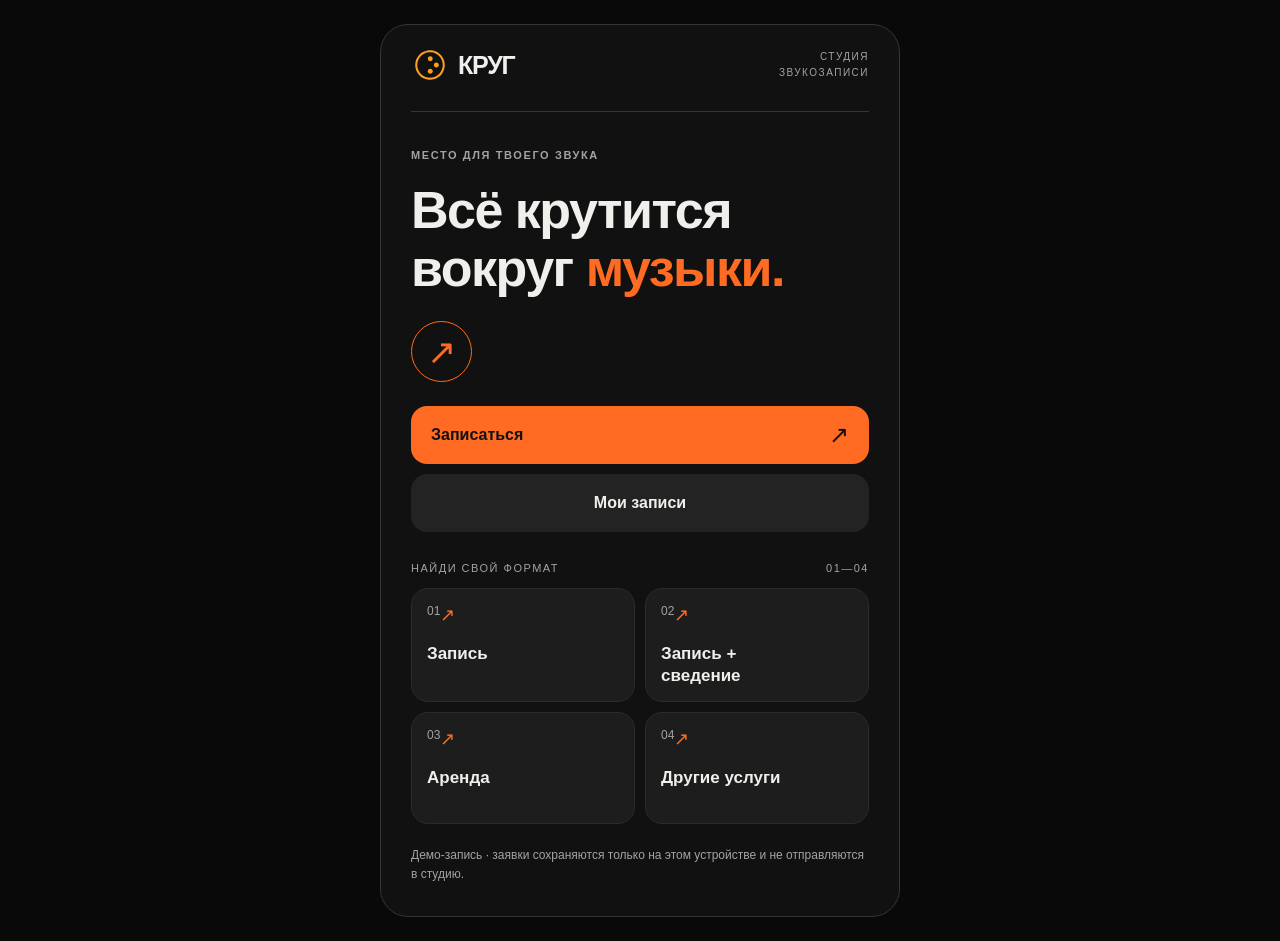
==== mini-app/index.html @ 79e6bf66 "KRUG Mini App 0.1 — Booking UX Foundation" ====
<!doctype html>
<html lang="ru">
<head>
  <meta charset="utf-8">
  <meta name="viewport" content="width=device-width, initial-scale=1, viewport-fit=cover">
  <meta name="theme-color" content="#111111">
  <meta name="description" content="КРУГ — запись в студию. Всё крутится вокруг музыки.">
  <title>КРУГ — Запись в студию</title>
  <link rel="icon" href="logo.svg" type="image/svg+xml">
  <link rel="stylesheet" href="styles.css">
  <script defer src="booking.js"></script>
  <script defer src="data.js"></script>
  <script defer src="telegram.js"></script>
  <script defer src="app.js"></script>
</head>
<body>
  <div class="shell">
    <header class="header"><button class="brand" data-action="home" aria-label="КРУГ — на главную"><img src="logo.svg" alt="" width="38" height="38"><span>КРУГ</span></button><span class="edition">СТУДИЯ ЗВУКОЗАПИСИ</span></header>
    <main id="app" tabindex="-1"><p>Загружаем студию…</p></main>
    <p id="notice" class="notice" role="alert" hidden></p>
  </div>
  <noscript>Для записи включите JavaScript в браузере.</noscript>
</body>
</html>
---- mini-app/styles.css ----
:root{color-scheme:dark;--bg:#111;--surface:#1d1d1d;--text:#f0efeb;--muted:#a4a39f;--accent:#ff6b22;--line:#363634;--tg-inset-top:0px;--tg-inset-bottom:0px;font-family:Inter,-apple-system,BlinkMacSystemFont,"Segoe UI",sans-serif;color:var(--text);background:#090909;font-synthesis:none}
*{box-sizing:border-box}body{margin:0}button,input,textarea{font:inherit}button{cursor:pointer;color:inherit;border:0}button:disabled{cursor:default;opacity:.35}button:focus-visible,input:focus-visible,textarea:focus-visible{outline:2px solid var(--accent);outline-offset:4px}button{touch-action:manipulation;-webkit-tap-highlight-color:transparent}button:not(:disabled):active{transform:translateY(1px)}.shell{max-width:520px;min-height:100dvh;margin:auto;background:var(--bg);padding:calc(18px + max(env(safe-area-inset-top),var(--tg-inset-top))) 22px calc(32px + max(env(safe-area-inset-bottom),var(--tg-inset-bottom)))}.header{display:flex;align-items:center;justify-content:space-between;gap:12px;padding-bottom:24px;border-bottom:1px solid var(--line)}.brand{background:none;padding:0;display:flex;align-items:center;gap:9px;font-size:25px;font-weight:900;letter-spacing:-1.2px;min-height:44px}.brand img{object-fit:contain}.edition{font-size:10px;letter-spacing:1.5px;max-width:105px;line-height:1.6;text-align:right;color:var(--muted)}main{outline:none;padding-top:24px}h1{font-family:"Suisse Intl",Inter,-apple-system,BlinkMacSystemFont,"Segoe UI",sans-serif;font-size:38px;line-height:1.08;letter-spacing:-1.5px;margin:12px 0 18px;font-weight:650}h2{font-size:21px;letter-spacing:-.5px;margin:0 0 14px}.eyebrow{font-size:11px;letter-spacing:1.6px;font-weight:600;margin:0;color:var(--muted)}.muted{color:var(--muted);font-size:14px;line-height:1.6}.intro{margin:-6px 0 26px}.home-hero{position:relative;padding:13px 0 24px;overflow:hidden}.home-hero h1{font-size:43px;line-height:1.12;position:relative;z-index:1;margin:20px 0 10px}.home-hero h1 span{color:var(--accent)}.circle-mark{width:61px;height:61px;border:1px solid var(--accent);border-radius:50%;display:grid;place-items:center;color:var(--accent);font-size:35px;margin-top:24px}.primary,.secondary{width:100%;min-height:58px;border-radius:16px;padding:16px 20px;font-weight:650;font-size:16px;display:flex;align-items:center;justify-content:center;gap:12px}.primary{background:var(--accent);color:#111}.primary span{margin-left:auto;font-size:24px;line-height:1}.secondary{background:#232323}.home-actions{display:grid;gap:10px}.section-label{display:flex;justify-content:space-between;margin:30px 0 14px;font-size:11px;letter-spacing:1.5px;color:var(--muted)}.quick-grid{display:grid;grid-template-columns:1fr 1fr;gap:10px}.quick-card{padding:15px;background:var(--surface);border:1px solid #2b2b2b;border-radius:17px;text-align:left;min-height:112px;display:flex;flex-direction:column;gap:17px}.card-index{display:flex;justify-content:space-between;color:var(--muted);font-size:12px}.card-index span{color:var(--accent);font-size:18px}.quick-card strong{font-size:17px;line-height:1.25;font-weight:550;max-width:145px}.demo-note{font-size:12px;line-height:1.6;color:var(--muted);margin:22px 0 0}.flow-nav{display:flex;align-items:center;justify-content:space-between;gap:8px;margin:-10px 0 12px}.back{min-height:44px;background:none;padding:8px 0;text-align:left;font-size:14px}.flow-nav>span{font-size:12px;color:var(--muted)}.progress{display:flex;gap:5px;margin-bottom:30px}.progress span{height:3px;background:#363636;flex:1;border-radius:3px}.progress .filled{background:var(--accent)}.service-list{display:grid;gap:12px}.service-card{display:flex;gap:12px;align-items:center;text-align:left;width:100%;padding:19px 14px;border:1px solid var(--line);border-radius:18px;background:var(--surface)}.service-index{font-size:11px;color:var(--muted);align-self:flex-start;padding-top:4px}.service-copy{flex:1;display:grid;gap:7px}.service-copy strong{font-size:19px;font-weight:600;letter-spacing:-.4px}.service-copy small{color:var(--muted);font-size:13px;line-height:1.4}.service-copy b{font-size:14px;font-weight:500}.radio{width:18px;height:18px;border:1px solid #737373;border-radius:50%;flex-shrink:0}.selected{border-color:var(--accent)!important;background:#2b201a!important}.selected .radio{border:5px solid var(--accent)}.duration-grid{display:grid;grid-template-columns:repeat(4,1fr);gap:10px}.duration{min-height:88px;border-radius:16px;border:1px solid var(--line);background:var(--surface);font-size:30px;display:grid;place-content:center;gap:3px}.duration small{font-size:12px;color:var(--muted)}.price-panel{margin:30px 0;padding:28px 22px;background:var(--surface);border-radius:20px;display:grid;gap:12px}.price-panel>span{font-size:16px}.price-panel strong{font-size:42px;letter-spacing:-1.5px}.price-panel small{color:var(--muted);font-size:14px}.dock{position:sticky;bottom:0;margin:28px -4px calc(-20px - max(env(safe-area-inset-bottom),var(--tg-inset-bottom)));padding:14px 4px calc(14px + max(env(safe-area-inset-bottom),var(--tg-inset-bottom)));background:var(--bg);border-top:1px solid var(--line);z-index:3}.dock-summary{display:flex;justify-content:space-between;align-items:center;gap:12px;font-size:13px;margin-bottom:14px}.dock-summary>span{color:var(--muted);max-width:65%}.dock-summary strong{white-space:nowrap;font-size:17px}.date-grid{display:grid;grid-template-columns:repeat(4,1fr);gap:9px}.date-card{border:1px solid var(--line);border-radius:15px;min-height:102px;background:var(--surface);display:grid;place-content:center;gap:6px;padding:10px 3px}.date-card strong{font-size:25px;font-weight:550}.date-card small{font-size:12px;color:var(--muted)}.time-grid{display:grid;grid-template-columns:repeat(3,1fr);gap:10px}.time-card{min-height:58px;background:var(--surface);border:1px solid var(--line);border-radius:14px;font-size:19px}.summary{border:1px solid var(--line);border-radius:20px;padding:22px;margin:22px 0;background:var(--surface)}.summary-line{display:flex;justify-content:space-between;gap:15px;align-items:baseline;font-size:16px}.summary-line>span{color:var(--muted);white-space:nowrap;font-size:14px}.session-date{font-size:25px;margin:24px 0 5px;letter-spacing:-.6px}.session-time{font-size:20px;color:var(--muted)}.summary-total{border-top:1px solid var(--line);padding-top:20px;margin-top:22px;display:flex;justify-content:space-between;align-items:center;gap:12px}.summary-total strong{font-size:27px;letter-spacing:-.8px}.summary-total>span{color:var(--muted);font-size:14px}form{padding-top:7px}label{display:block;margin:18px 0;font-size:14px}input,textarea{display:block;width:100%;margin-top:9px;border:1px solid var(--line);border-radius:13px;background:var(--surface);color:var(--text);padding:15px;font-size:16px;line-height:1.4}input{min-height:54px}textarea{resize:vertical}input::placeholder,textarea::placeholder{color:#858581}.stack{display:grid;gap:10px;margin-top:25px}.success-icon{display:grid;place-items:center;width:78px;height:78px;border-radius:50%;background:var(--accent);color:#111;font-size:39px;margin:20px 0 35px}.booking-list{display:grid;gap:16px;margin-top:24px}.booking-card{border-radius:20px;border:1px solid var(--line);padding:21px;background:var(--surface)}.booking-card p{font-size:14px;color:var(--muted)}.status{display:inline-block;background:#363634;color:#e0dfdb;border-radius:30px;font-size:12px;padding:7px 11px;margin-bottom:18px}.status.confirmed{background:#163752;color:#9bd5ff}.status.cancelled{background:#491f20;color:#ffaaaa}.future-actions{display:flex;gap:8px;margin:22px 0 8px}.future-actions button{border-radius:10px;min-height:44px;background:#3a3a3a;padding:10px 14px;font-size:14px}.empty{border:1px dashed var(--line);border-radius:20px;padding:28px 20px;margin:25px 0}.empty-symbol{display:block;color:var(--accent);font-size:40px;margin-bottom:25px}.notice{position:sticky;bottom:20px;background:#45241a;color:#fff0e6;border:1px solid var(--accent);padding:18px;border-radius:14px;z-index:5;font-size:14px;line-height:1.5}noscript{display:block;text-align:center;padding:24px}@media(min-width:600px){.shell{margin:24px auto;border:1px solid var(--line);border-radius:28px;min-height:calc(100dvh - 48px);padding-left:30px;padding-right:30px}.home-hero h1{font-size:52px}}@media(max-width:374px){.shell{padding-left:18px;padding-right:18px}.home-hero h1{font-size:39px}h1{font-size:35px}.service-card{gap:9px;padding:17px 12px}.service-copy strong{font-size:18px}}@media(prefers-reduced-motion:reduce){*{scroll-behavior:auto!important}}
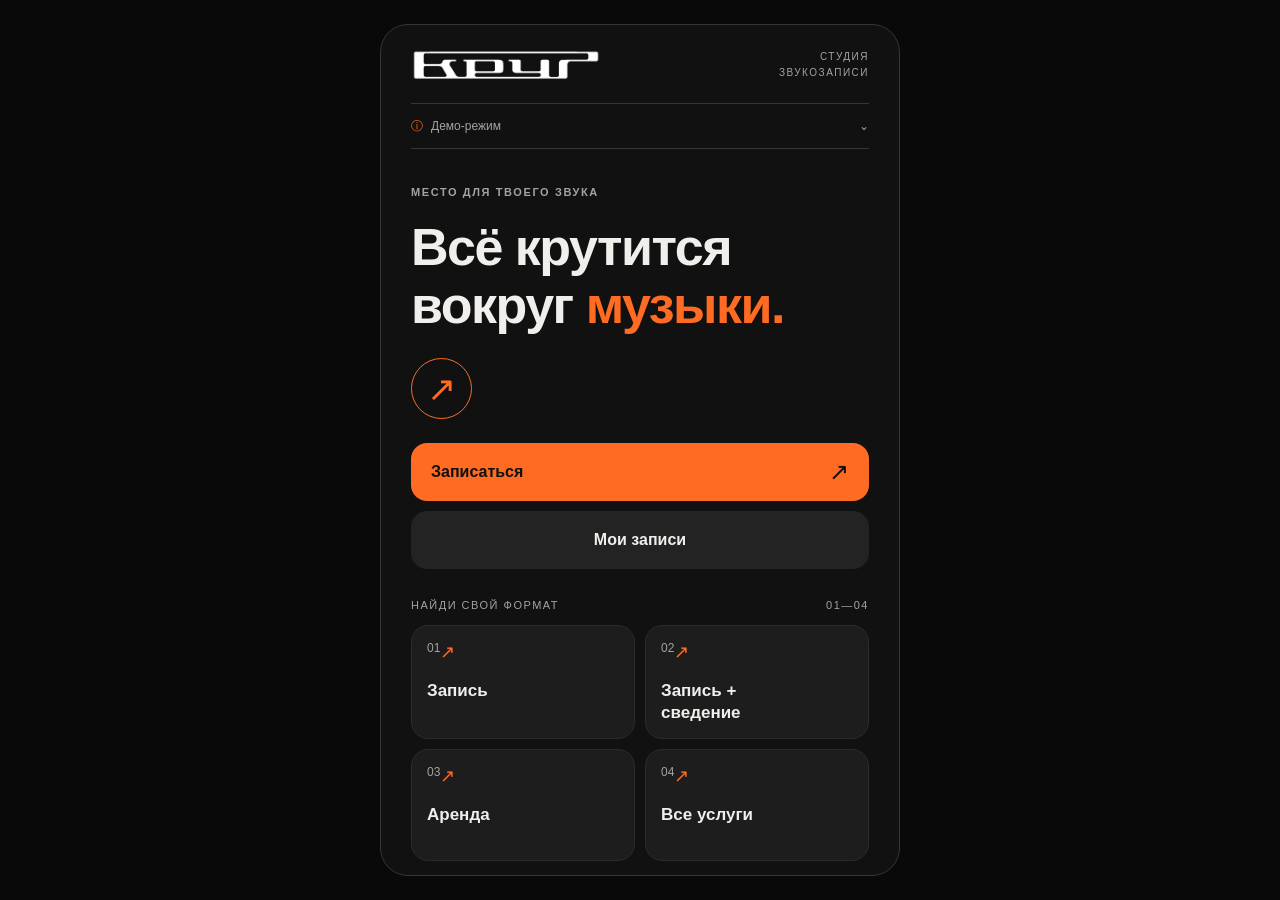
==== commit 9a7efd3c: "KRUG Mini App 0.1.1 — Client UX & Flow Polish" ====
--- a/mini-app/index.html
+++ b/mini-app/index.html
@@ -8,6 +8,7 @@
   <title>КРУГ — Запись в студию</title>
   <link rel="icon" href="logo.svg" type="image/svg+xml">
   <link rel="stylesheet" href="styles.css">
+  <script defer src="config.js"></script>
   <script defer src="booking.js"></script>
   <script defer src="data.js"></script>
   <script defer src="telegram.js"></script>
@@ -15,7 +16,8 @@
 </head>
 <body>
   <div class="shell">
-    <header class="header"><button class="brand" data-action="home" aria-label="КРУГ — на главную"><img src="logo.svg" alt="" width="38" height="38"><span>КРУГ</span></button><span class="edition">СТУДИЯ ЗВУКОЗАПИСИ</span></header>
+    <header class="header"><button class="brand" data-action="home" aria-label="КРУГ — на главную"><img class="brand-wordmark" src="krug-wordmark.png" alt="КРУГ" width="1776" height="315"></button><span class="edition">СТУДИЯ ЗВУКОЗАПИСИ</span></header>
+    <details id="demo-indicator" class="demo-indicator" hidden><summary>Демо-режим</summary><p>Заявка сохраняется только на этом устройстве и не отправляется в студию.</p></details>
     <main id="app" tabindex="-1"><p>Загружаем студию…</p></main>
     <p id="notice" class="notice" role="alert" hidden></p>
   </div>
--- a/mini-app/styles.css
+++ b/mini-app/styles.css
@@ -1,2 +1,34 @@
 :root{color-scheme:dark;--bg:#111;--surface:#1d1d1d;--text:#f0efeb;--muted:#a4a39f;--accent:#ff6b22;--line:#363634;--tg-inset-top:0px;--tg-inset-bottom:0px;font-family:Inter,-apple-system,BlinkMacSystemFont,"Segoe UI",sans-serif;color:var(--text);background:#090909;font-synthesis:none}
 *{box-sizing:border-box}body{margin:0}button,input,textarea{font:inherit}button{cursor:pointer;color:inherit;border:0}button:disabled{cursor:default;opacity:.35}button:focus-visible,input:focus-visible,textarea:focus-visible{outline:2px solid var(--accent);outline-offset:4px}button{touch-action:manipulation;-webkit-tap-highlight-color:transparent}button:not(:disabled):active{transform:translateY(1px)}.shell{max-width:520px;min-height:100dvh;margin:auto;background:var(--bg);padding:calc(18px + max(env(safe-area-inset-top),var(--tg-inset-top))) 22px calc(32px + max(env(safe-area-inset-bottom),var(--tg-inset-bottom)))}.header{display:flex;align-items:center;justify-content:space-between;gap:12px;padding-bottom:24px;border-bottom:1px solid var(--line)}.brand{background:none;padding:0;display:flex;align-items:center;gap:9px;font-size:25px;font-weight:900;letter-spacing:-1.2px;min-height:44px}.brand img{object-fit:contain}.edition{font-size:10px;letter-spacing:1.5px;max-width:105px;line-height:1.6;text-align:right;color:var(--muted)}main{outline:none;padding-top:24px}h1{font-family:"Suisse Intl",Inter,-apple-system,BlinkMacSystemFont,"Segoe UI",sans-serif;font-size:38px;line-height:1.08;letter-spacing:-1.5px;margin:12px 0 18px;font-weight:650}h2{font-size:21px;letter-spacing:-.5px;margin:0 0 14px}.eyebrow{font-size:11px;letter-spacing:1.6px;font-weight:600;margin:0;color:var(--muted)}.muted{color:var(--muted);font-size:14px;line-height:1.6}.intro{margin:-6px 0 26px}.home-hero{position:relative;padding:13px 0 24px;overflow:hidden}.home-hero h1{font-size:43px;line-height:1.12;position:relative;z-index:1;margin:20px 0 10px}.home-hero h1 span{color:var(--accent)}.circle-mark{width:61px;height:61px;border:1px solid var(--accent);border-radius:50%;display:grid;place-items:center;color:var(--accent);font-size:35px;margin-top:24px}.primary,.secondary{width:100%;min-height:58px;border-radius:16px;padding:16px 20px;font-weight:650;font-size:16px;display:flex;align-items:center;justify-content:center;gap:12px}.primary{background:var(--accent);color:#111}.primary span{margin-left:auto;font-size:24px;line-height:1}.secondary{background:#232323}.home-actions{display:grid;gap:10px}.section-label{display:flex;justify-content:space-between;margin:30px 0 14px;font-size:11px;letter-spacing:1.5px;color:var(--muted)}.quick-grid{display:grid;grid-template-columns:1fr 1fr;gap:10px}.quick-card{padding:15px;background:var(--surface);border:1px solid #2b2b2b;border-radius:17px;text-align:left;min-height:112px;display:flex;flex-direction:column;gap:17px}.card-index{display:flex;justify-content:space-between;color:var(--muted);font-size:12px}.card-index span{color:var(--accent);font-size:18px}.quick-card strong{font-size:17px;line-height:1.25;font-weight:550;max-width:145px}.demo-note{font-size:12px;line-height:1.6;color:var(--muted);margin:22px 0 0}.flow-nav{display:flex;align-items:center;justify-content:space-between;gap:8px;margin:-10px 0 12px}.back{min-height:44px;background:none;padding:8px 0;text-align:left;font-size:14px}.flow-nav>span{font-size:12px;color:var(--muted)}.progress{display:flex;gap:5px;margin-bottom:30px}.progress span{height:3px;background:#363636;flex:1;border-radius:3px}.progress .filled{background:var(--accent)}.service-list{display:grid;gap:12px}.service-card{display:flex;gap:12px;align-items:center;text-align:left;width:100%;padding:19px 14px;border:1px solid var(--line);border-radius:18px;background:var(--surface)}.service-index{font-size:11px;color:var(--muted);align-self:flex-start;padding-top:4px}.service-copy{flex:1;display:grid;gap:7px}.service-copy strong{font-size:19px;font-weight:600;letter-spacing:-.4px}.service-copy small{color:var(--muted);font-size:13px;line-height:1.4}.service-copy b{font-size:14px;font-weight:500}.radio{width:18px;height:18px;border:1px solid #737373;border-radius:50%;flex-shrink:0}.selected{border-color:var(--accent)!important;background:#2b201a!important}.selected .radio{border:5px solid var(--accent)}.duration-grid{display:grid;grid-template-columns:repeat(4,1fr);gap:10px}.duration{min-height:88px;border-radius:16px;border:1px solid var(--line);background:var(--surface);font-size:30px;display:grid;place-content:center;gap:3px}.duration small{font-size:12px;color:var(--muted)}.price-panel{margin:30px 0;padding:28px 22px;background:var(--surface);border-radius:20px;display:grid;gap:12px}.price-panel>span{font-size:16px}.price-panel strong{font-size:42px;letter-spacing:-1.5px}.price-panel small{color:var(--muted);font-size:14px}.dock{position:sticky;bottom:0;margin:28px -4px calc(-20px - max(env(safe-area-inset-bottom),var(--tg-inset-bottom)));padding:14px 4px calc(14px + max(env(safe-area-inset-bottom),var(--tg-inset-bottom)));background:var(--bg);border-top:1px solid var(--line);z-index:3}.dock-summary{display:flex;justify-content:space-between;align-items:center;gap:12px;font-size:13px;margin-bottom:14px}.dock-summary>span{color:var(--muted);max-width:65%}.dock-summary strong{white-space:nowrap;font-size:17px}.date-grid{display:grid;grid-template-columns:repeat(4,1fr);gap:9px}.date-card{border:1px solid var(--line);border-radius:15px;min-height:102px;background:var(--surface);display:grid;place-content:center;gap:6px;padding:10px 3px}.date-card strong{font-size:25px;font-weight:550}.date-card small{font-size:12px;color:var(--muted)}.time-grid{display:grid;grid-template-columns:repeat(3,1fr);gap:10px}.time-card{min-height:58px;background:var(--surface);border:1px solid var(--line);border-radius:14px;font-size:19px}.summary{border:1px solid var(--line);border-radius:20px;padding:22px;margin:22px 0;background:var(--surface)}.summary-line{display:flex;justify-content:space-between;gap:15px;align-items:baseline;font-size:16px}.summary-line>span{color:var(--muted);white-space:nowrap;font-size:14px}.session-date{font-size:25px;margin:24px 0 5px;letter-spacing:-.6px}.session-time{font-size:20px;color:var(--muted)}.summary-total{border-top:1px solid var(--line);padding-top:20px;margin-top:22px;display:flex;justify-content:space-between;align-items:center;gap:12px}.summary-total strong{font-size:27px;letter-spacing:-.8px}.summary-total>span{color:var(--muted);font-size:14px}form{padding-top:7px}label{display:block;margin:18px 0;font-size:14px}input,textarea{display:block;width:100%;margin-top:9px;border:1px solid var(--line);border-radius:13px;background:var(--surface);color:var(--text);padding:15px;font-size:16px;line-height:1.4}input{min-height:54px}textarea{resize:vertical}input::placeholder,textarea::placeholder{color:#858581}.stack{display:grid;gap:10px;margin-top:25px}.success-icon{display:grid;place-items:center;width:78px;height:78px;border-radius:50%;background:var(--accent);color:#111;font-size:39px;margin:20px 0 35px}.booking-list{display:grid;gap:16px;margin-top:24px}.booking-card{border-radius:20px;border:1px solid var(--line);padding:21px;background:var(--surface)}.booking-card p{font-size:14px;color:var(--muted)}.status{display:inline-block;background:#363634;color:#e0dfdb;border-radius:30px;font-size:12px;padding:7px 11px;margin-bottom:18px}.status.confirmed{background:#163752;color:#9bd5ff}.status.cancelled{background:#491f20;color:#ffaaaa}.future-actions{display:flex;gap:8px;margin:22px 0 8px}.future-actions button{border-radius:10px;min-height:44px;background:#3a3a3a;padding:10px 14px;font-size:14px}.empty{border:1px dashed var(--line);border-radius:20px;padding:28px 20px;margin:25px 0}.empty-symbol{display:block;color:var(--accent);font-size:40px;margin-bottom:25px}.notice{position:sticky;bottom:20px;background:#45241a;color:#fff0e6;border:1px solid var(--accent);padding:18px;border-radius:14px;z-index:5;font-size:14px;line-height:1.5}noscript{display:block;text-align:center;padding:24px}@media(min-width:600px){.shell{margin:24px auto;border:1px solid var(--line);border-radius:28px;min-height:calc(100dvh - 48px);padding-left:30px;padding-right:30px}.home-hero h1{font-size:52px}}@media(max-width:374px){.shell{padding-left:18px;padding-right:18px}.home-hero h1{font-size:39px}h1{font-size:35px}.service-card{gap:9px;padding:17px 12px}.service-copy strong{font-size:18px}}@media(prefers-reduced-motion:reduce){*{scroll-behavior:auto!important}}
+
+.header .brand { align-self: center; display: flex; align-items: center; justify-content: center; }
+.brand .brand-wordmark { display: block; width: 190px; max-width: 100%; height: auto; }
+/* 0.1.1: content scrolls independently; the action never overlaps it. */
+html, body { height: 100%; overflow: hidden; }
+.shell { height: var(--app-height, 100dvh); min-height: 0; display: flex; flex-direction: column; padding-bottom: max(12px, env(safe-area-inset-bottom), var(--tg-inset-bottom)); }
+.header { flex-shrink: 0; padding-bottom: 16px; }
+main { min-height: 0; flex: 1; display: flex; flex-direction: column; padding-top: 0; }
+.screen-content { min-height: 0; flex: 1; overflow-y: auto; overscroll-behavior: contain; padding: 24px 4px 20px; margin: 0 -4px; scrollbar-width: thin; scroll-padding-block: 18px; }
+.dock { position: static; flex: none; margin: 0; padding: 12px 0 0; background: var(--bg); }
+.demo-indicator { flex-shrink: 0; color: var(--muted); font-size: 12px; border-bottom: 1px solid var(--line); }
+.demo-indicator[hidden] { display: none; }
+.demo-indicator summary { min-height: 44px; display: flex; align-items: center; gap: 8px; cursor: pointer; list-style: none; }
+.demo-indicator summary::before { content: 'ⓘ'; color: var(--accent); }
+.demo-indicator summary::after { content: '⌄'; margin-left: auto; }
+.demo-indicator p { margin: 0 0 14px; line-height: 1.5; }
+.more-dates { margin-top: 14px; }
+.near-date:not(.selected) { border-color: #7c6859; }
+.near-date small:first-child { color: #ffb88b; font-weight: 650; }
+.chosen-interval { font-size: 26px; font-weight: 600; margin-bottom: 0; color: var(--accent); }
+.flow-message { color: #efc8ae; border-left: 2px solid var(--accent); padding: 8px 12px; font-size: 14px; line-height: 1.5; }
+.telegram-contact { padding: 16px; border-radius: 14px; background: var(--surface); display: grid; gap: 8px; font-size: 14px; line-height: 1.5; }
+.telegram-contact span { color: var(--muted); overflow-wrap: anywhere; }
+#booking-form label { margin: 16px 0 8px; }
+#booking-form input { margin-top: 0; }
+.field-error { color: #ffb8a1; min-height: 40px; margin: 6px 0 0; font-size: 13px; line-height: 1.5; }
+[aria-invalid="true"] { border-color: #ff9872; }
+#booking-form textarea { margin-bottom: 4px; }
+.notice { position: static; flex: none; margin: 10px 0 0; max-height: 100px; overflow-y: auto; }
+.session-time small { font-size: 12px; }
+@media (min-width: 600px) { .shell { height: calc(var(--app-height, 100dvh) - 48px); min-height: 0; } }
+@media (max-height: 520px) { .shell { padding-top: max(6px, env(safe-area-inset-top), var(--tg-inset-top)); } .header { padding-bottom: 4px; } .screen-content { padding-top: 12px; } .demo-indicator summary { min-height: 44px; } }
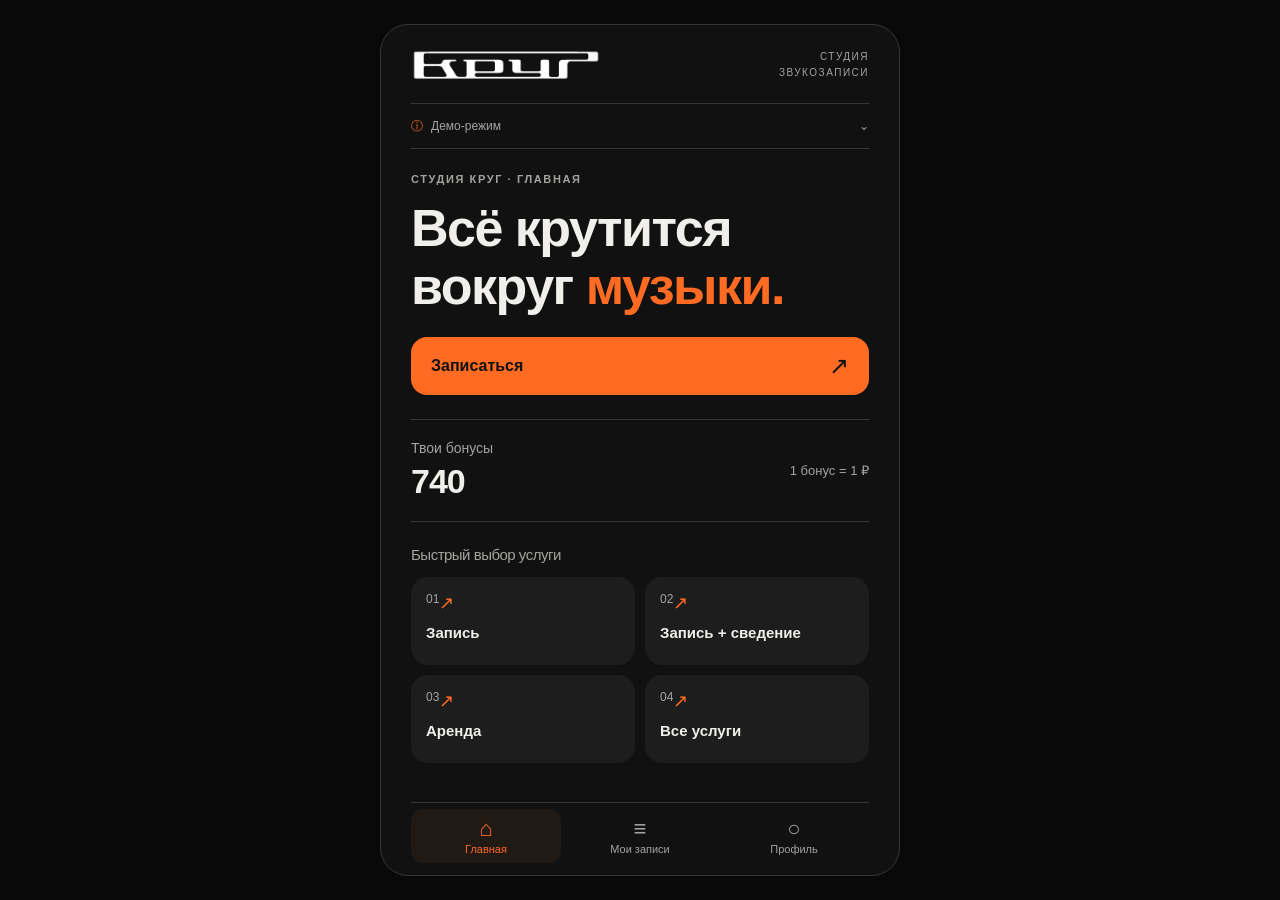
==== commit dc429721: "KRUG Mini App 0.2 — Client Shell & Personal Account" ====
--- a/mini-app/index.html
+++ b/mini-app/index.html
@@ -12,6 +12,9 @@
   <script defer src="booking.js"></script>
   <script defer src="data.js"></script>
   <script defer src="telegram.js"></script>
+  <script defer src="client.js"></script>
+  <script defer src="loyalty.js"></script>
+  <script defer src="account.js"></script>
   <script defer src="app.js"></script>
 </head>
 <body>
@@ -20,6 +23,7 @@
     <details id="demo-indicator" class="demo-indicator" hidden><summary>Демо-режим</summary><p>Заявка сохраняется только на этом устройстве и не отправляется в студию.</p></details>
     <main id="app" tabindex="-1"><p>Загружаем студию…</p></main>
     <p id="notice" class="notice" role="alert" hidden></p>
+    <nav id="main-navigation" class="main-navigation" aria-label="Основная навигация"></nav>
   </div>
   <noscript>Для записи включите JavaScript в браузере.</noscript>
 </body>
--- a/mini-app/styles.css
+++ b/mini-app/styles.css
@@ -32,3 +32,52 @@
 .session-time small { font-size: 12px; }
 @media (min-width: 600px) { .shell { height: calc(var(--app-height, 100dvh) - 48px); min-height: 0; } }
 @media (max-height: 520px) { .shell { padding-top: max(6px, env(safe-area-inset-top), var(--tg-inset-top)); } .header { padding-bottom: 4px; } .screen-content { padding-top: 12px; } .demo-indicator summary { min-height: 44px; } }
+/* 0.2 client shell: navigation is a sibling of the content and action bar. */
+.main-navigation { display: flex; flex: none; gap: 4px; border-top: 1px solid var(--line); margin-top: 12px; padding-top: 6px; }
+.main-navigation button { background: none; border-radius: 12px; min-width: 0; min-height: 54px; flex: 1; padding: 6px 2px; display: grid; justify-items: center; align-content: center; gap: 3px; font-size: 11px; color: var(--muted); }
+.main-navigation button > span { font-size: 22px; line-height: 22px; }
+.main-navigation [aria-current="page"] { color: var(--accent); background: #201914; }
+.main-navigation button:focus-visible { outline-offset: -2px; }
+.home-hero { padding: 0 0 18px; }
+.home-hero h1 { margin: 14px 0 4px; }
+.home-next { margin-top: 28px; }
+.home-next > h2 { font-size: 16px; color: var(--muted); }
+.home-next .booking-card { background: none; border: none; border-left: 2px solid var(--accent); border-radius: 0; padding: 4px 0 4px 16px; }
+.home-bonus { display: flex; justify-content: space-between; align-items: center; gap: 16px; margin: 24px 0; padding: 20px 0; border-block: 1px solid var(--line); }
+.home-bonus > span:first-child { display: grid; gap: 6px; font-size: 14px; color: var(--muted); }
+.home-bonus strong { font-size: 34px; color: var(--text); letter-spacing: -1px; }
+.home-bonus > span:last-child { font-size: 13px; color: var(--muted); }
+.home-services h2 { font-size: 15px; font-weight: 500; color: var(--muted); }
+.home-services .quick-card { min-height: 88px; gap: 10px; border: 0; }
+.home-services .quick-card strong { font-size: 15px; }
+.booking-tabs { display: flex; gap: 6px; padding: 4px; background: var(--surface); border-radius: 14px; margin: 20px 0; }
+.booking-tabs button { flex: 1; min-height: 44px; padding: 10px 8px; border-radius: 10px; background: none; color: var(--muted); font-size: 14px; }
+.booking-tabs [aria-selected="true"] { background: #39312b; color: var(--text); }
+.booking-tabs span { margin-left: 6px; color: var(--muted); font-size: 12px; }
+.status.completed { background: #193b2a; color: #a5e0b7; }
+.profile-identity { display: flex; align-items: center; gap: 18px; margin: 26px 0; }
+.profile-identity > div:last-child { min-width: 0; }
+.profile-identity h2 { margin-bottom: 5px; font-size: 25px; overflow-wrap: anywhere; }
+.profile-identity p { margin: 0; overflow-wrap: anywhere; }
+.avatar { width: 68px; height: 68px; flex: none; border-radius: 50%; background: var(--accent); color: #111; font-size: 24px; font-weight: 700; display: grid; place-items: center; }
+.profile-contacts { margin: 0 0 24px; }
+.profile-contacts > div { display: flex; flex-wrap: wrap; justify-content: space-between; gap: 8px 16px; padding: 14px 0; border-bottom: 1px solid var(--line); font-size: 14px; }
+.profile-contacts dt { color: var(--muted); }
+.profile-contacts dd { margin: 0; overflow-wrap: anywhere; }
+.profile-stats { display: grid; grid-template-columns: 1fr 1fr; gap: 20px; }
+.profile-stats > div { display: grid; gap: 8px; }
+.profile-stats strong { font-size: 26px; overflow-wrap: anywhere; }
+.profile-stats span, .stats-note { color: var(--muted); font-size: 12px; }
+.loyalty-section { border-top: 1px solid var(--line); margin-top: 28px; padding-top: 24px; }
+.bonus-total { display: flex; align-items: baseline; gap: 12px; }
+.bonus-total strong { font-size: 44px; color: var(--accent); letter-spacing: -1px; }
+.bonus-total > span { color: var(--muted); font-size: 15px; }
+.loyalty-section h3 { font-size: 16px; font-weight: 500; margin-top: 26px; }
+.loyalty-history { padding: 0; list-style: none; margin: 0; }
+.loyalty-history li { display: flex; justify-content: space-between; align-items: center; gap: 16px; padding: 15px 0; border-bottom: 1px solid var(--line); }
+.loyalty-history li > div { display: grid; gap: 5px; }
+.loyalty-history strong { font-size: 15px; font-weight: 500; }
+.loyalty-history small { color: var(--muted); font-size: 12px; }
+.bonus-positive { color: #a5e0b7; }
+.booking-card h2 { overflow-wrap: anywhere; }
+@media (max-height: 520px) { .booking-navigation { display: none; } }
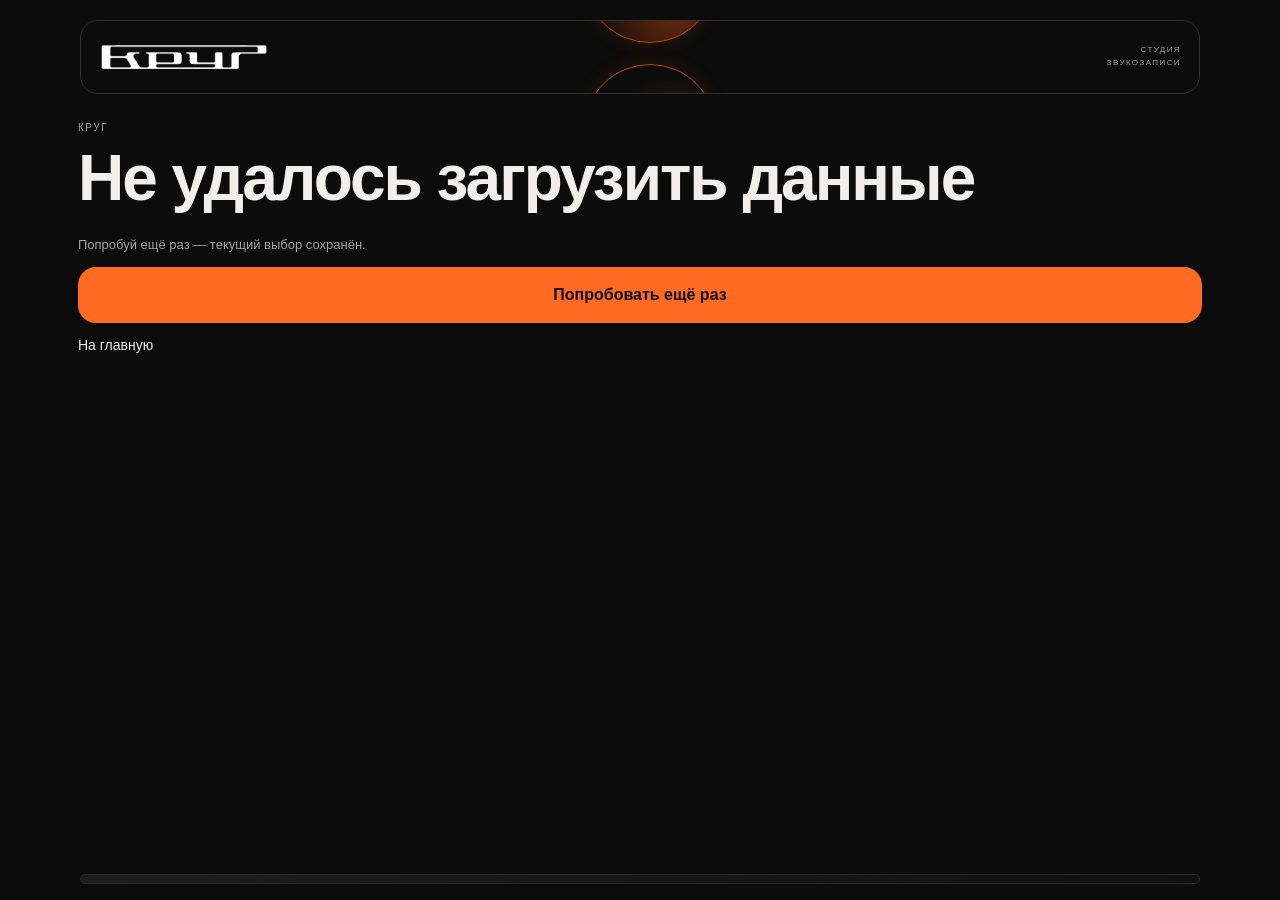
==== commit 9419fbc0: "0.9.0 — make Mini App booking APIs authoritative" ====
--- a/mini-app/index.html
+++ b/mini-app/index.html
@@ -1,30 +1,4 @@
 <!doctype html>
-<html lang="ru">
-<head>
-  <meta charset="utf-8">
-  <meta name="viewport" content="width=device-width, initial-scale=1, viewport-fit=cover">
-  <meta name="theme-color" content="#111111">
-  <meta name="description" content="КРУГ — запись в студию. Всё крутится вокруг музыки.">
-  <title>КРУГ — Запись в студию</title>
-  <link rel="icon" href="logo.svg" type="image/svg+xml">
-  <link rel="stylesheet" href="styles.css">
-  <script defer src="config.js"></script>
-  <script defer src="booking.js"></script>
-  <script defer src="data.js"></script>
-  <script defer src="telegram.js"></script>
-  <script defer src="client.js"></script>
-  <script defer src="loyalty.js"></script>
-  <script defer src="account.js"></script>
-  <script defer src="app.js"></script>
-</head>
-<body>
-  <div class="shell">
-    <header class="header"><button class="brand" data-action="home" aria-label="КРУГ — на главную"><img class="brand-wordmark" src="krug-wordmark.png" alt="КРУГ" width="1776" height="315"></button><span class="edition">СТУДИЯ ЗВУКОЗАПИСИ</span></header>
-    <details id="demo-indicator" class="demo-indicator" hidden><summary>Демо-режим</summary><p>Заявка сохраняется только на этом устройстве и не отправляется в студию.</p></details>
-    <main id="app" tabindex="-1"><p>Загружаем студию…</p></main>
-    <p id="notice" class="notice" role="alert" hidden></p>
-    <nav id="main-navigation" class="main-navigation" aria-label="Основная навигация"></nav>
-  </div>
-  <noscript>Для записи включите JavaScript в браузере.</noscript>
-</body>
-</html>
+<html lang="ru"><head><meta charset="utf-8"><title>КРУГ — Запись в студию</title>
+<script>location.replace('../apps/miniapp/' + location.search + location.hash);</script>
+</head><body><a href="../apps/miniapp/">Открыть запись в КРУГ</a></body></html>
